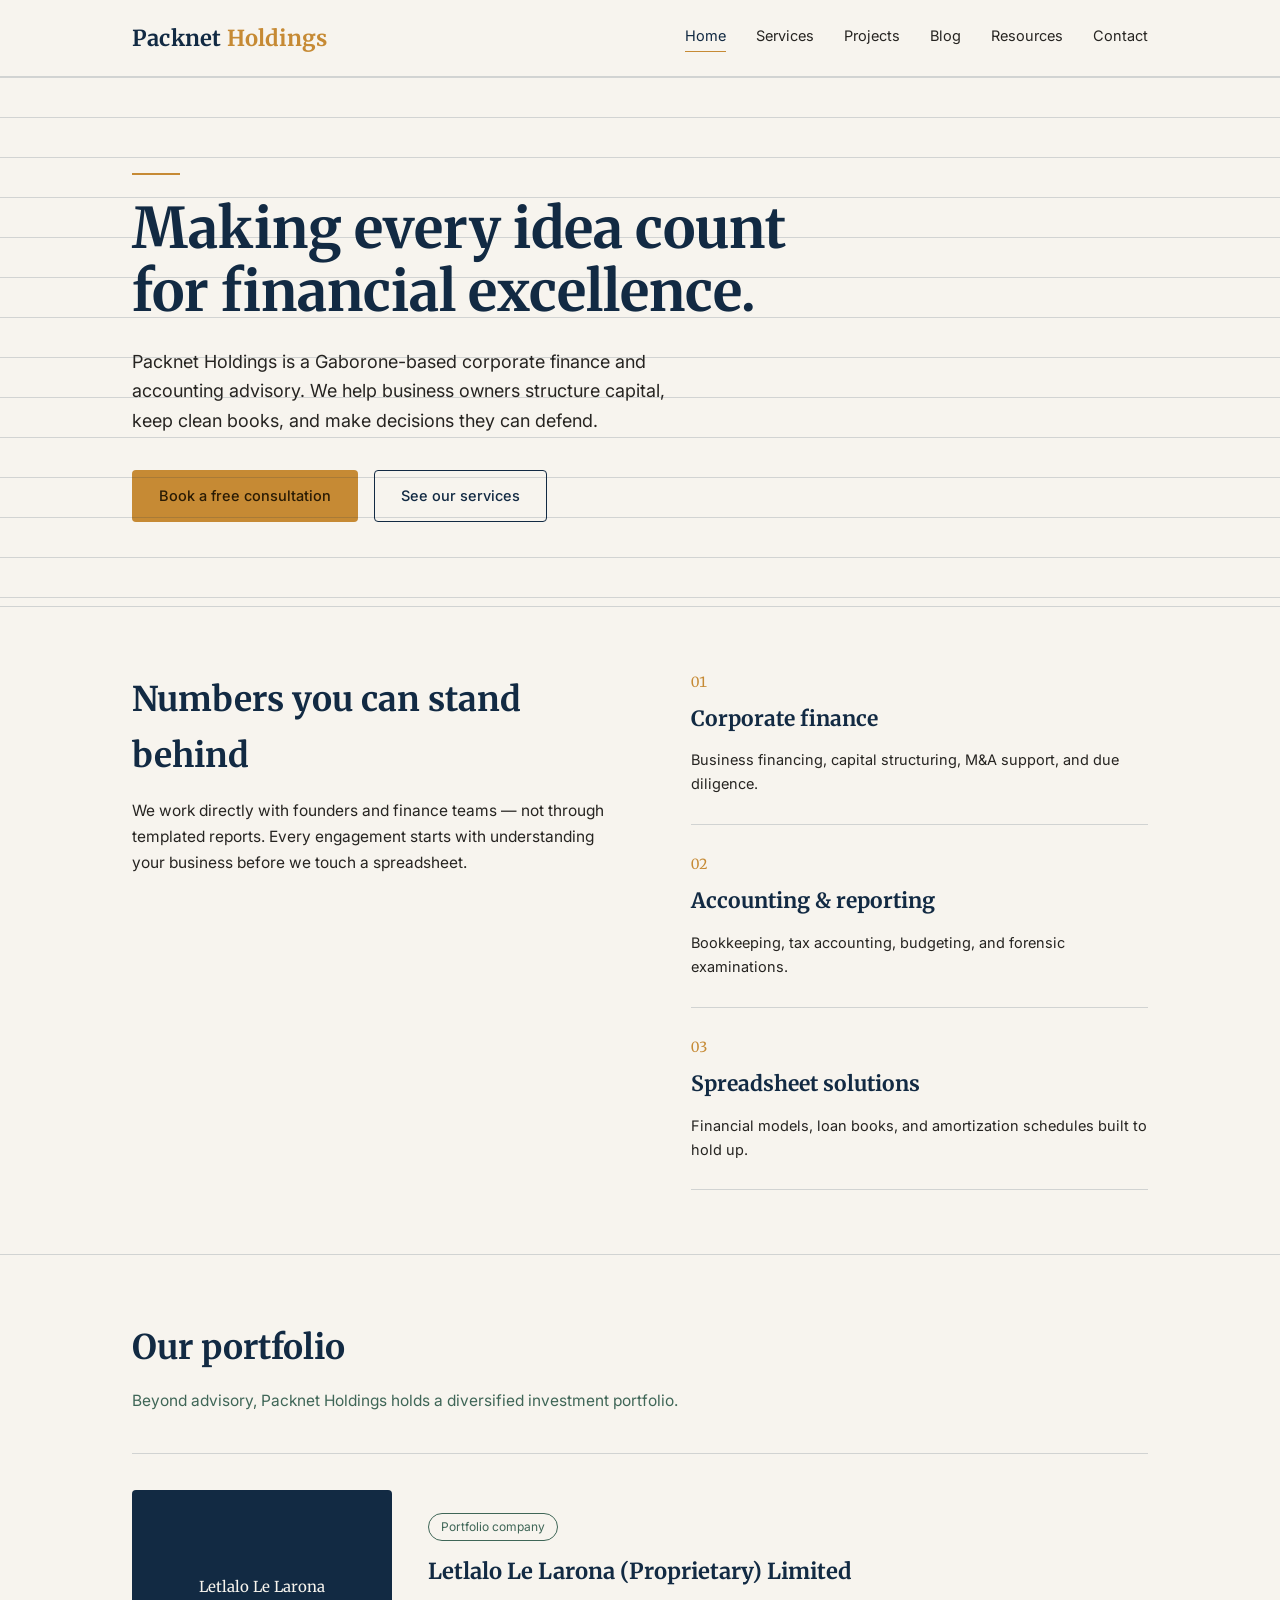
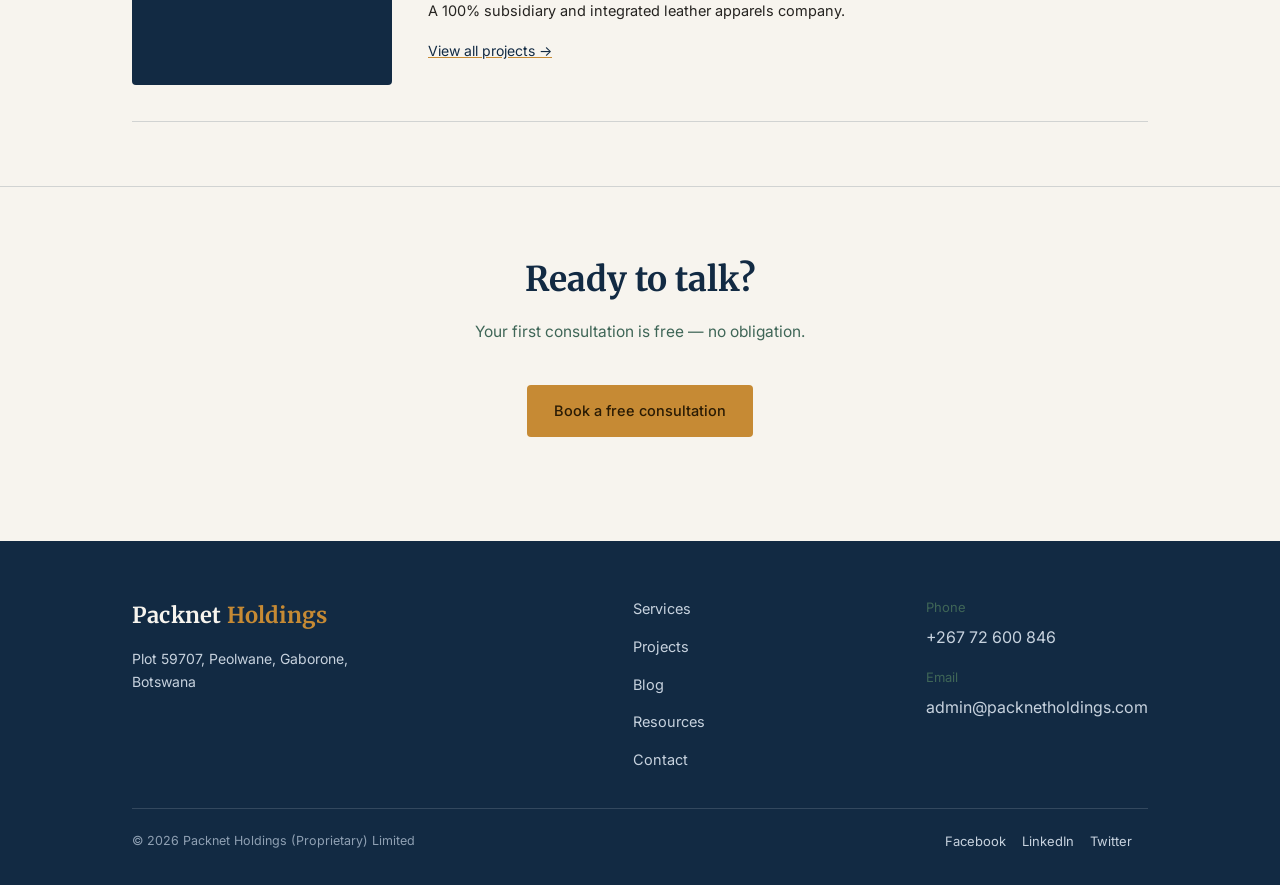
==== index.html @ e183f5b8 "Initial Packnet Holdings site" ====
<!DOCTYPE html>
<html lang="en">
<head>
<meta charset="UTF-8">
<meta name="viewport" content="width=device-width, initial-scale=1.0">
<title>Packnet Holdings (Proprietary) Limited</title>
<meta name="description" content="Corporate finance, accounting and spreadsheet advisory based in Gaborone, Botswana.">
<link rel="stylesheet" href="styles.css">
</head>
<body>

<header class="site">
  <div class="nav-row">
    <a href="index.html" class="logo">Packnet <span>Holdings</span></a>
    <nav class="links">
      <a href="index.html" class="active">Home</a>
      <a href="services.html">Services</a>
      <a href="projects.html">Projects</a>
      <a href="blog.html">Blog</a>
      <a href="resources.html">Resources</a>
      <a href="contact.html">Contact</a>
    </nav>
    <button class="menu-toggle" aria-label="Menu">Menu</button>
  </div>
</header>

<section class="hero ledger-lines">
  <div class="wrap">
    <div class="eyebrow-line"></div>
    <h1>Making every idea count for financial excellence.</h1>
    <p class="lede">Packnet Holdings is a Gaborone-based corporate finance and accounting advisory. We help business owners structure capital, keep clean books, and make decisions they can defend.</p>
    <a href="contact.html" class="btn btn-primary">Book a free consultation</a>
    <a href="services.html" class="btn btn-outline" style="margin-left: 12px;">See our services</a>
  </div>
</section>

<hr class="rule">

<section>
  <div class="wrap split">
    <div>
      <h2 class="section-head">Numbers you can stand behind</h2>
      <p style="color: var(--charcoal); font-size: 15.5px; max-width: 480px;">
        We work directly with founders and finance teams &mdash; not through templated reports.
        Every engagement starts with understanding your business before we touch a spreadsheet.
      </p>
    </div>
    <div>
      <div class="service-block" style="border-top: none; padding-top: 0;">
        <span class="num">01</span>
        <h3>Corporate finance</h3>
        <p style="font-size: 14.5px; margin: 0; color: var(--charcoal);">Business financing, capital structuring, M&amp;A support, and due diligence.</p>
      </div>
      <div class="service-block">
        <span class="num">02</span>
        <h3>Accounting &amp; reporting</h3>
        <p style="font-size: 14.5px; margin: 0; color: var(--charcoal);">Bookkeeping, tax accounting, budgeting, and forensic examinations.</p>
      </div>
      <div class="service-block">
        <span class="num">03</span>
        <h3>Spreadsheet solutions</h3>
        <p style="font-size: 14.5px; margin: 0; color: var(--charcoal);">Financial models, loan books, and amortization schedules built to hold up.</p>
      </div>
    </div>
  </div>
</section>

<hr class="rule">

<section>
  <div class="wrap">
    <h2 class="section-head">Our portfolio</h2>
    <p class="section-sub">Beyond advisory, Packnet Holdings holds a diversified investment portfolio.</p>
    <div class="project">
      <div class="mark">Letlalo Le Larona</div>
      <div>
        <span class="tag">Portfolio company</span>
        <h3>Letlalo Le Larona (Proprietary) Limited</h3>
        <p style="color: var(--charcoal); font-size: 14.5px; margin: 0 0 14px;">A 100% subsidiary and integrated leather apparels company.</p>
        <a href="projects.html" style="font-size: 14px; color: var(--ink); text-decoration: underline; text-decoration-color: var(--gold);">View all projects &rarr;</a>
      </div>
    </div>
  </div>
</section>

<hr class="rule">

<section>
  <div class="wrap" style="text-align: center;">
    <h2 class="section-head">Ready to talk?</h2>
    <p class="section-sub" style="margin-left: auto; margin-right: auto;">Your first consultation is free &mdash; no obligation.</p>
    <a href="contact.html" class="btn btn-primary">Book a free consultation</a>
  </div>
</section>

<footer class="site">
  <div class="wrap">
    <div class="foot-row">
      <div>
        <a href="index.html" class="logo">Packnet <span>Holdings</span></a>
        <p style="max-width: 280px; font-size: 14px; margin-top: 14px;">Plot 59707, Peolwane, Gaborone, Botswana</p>
      </div>
      <nav class="links" style="flex-direction: column; gap: 10px;">
        <a href="services.html">Services</a>
        <a href="projects.html">Projects</a>
        <a href="blog.html">Blog</a>
        <a href="resources.html">Resources</a>
        <a href="contact.html">Contact</a>
      </nav>
      <div>
        <p style="font-size: 13px; color: var(--moss); margin: 0 0 6px;">Phone</p>
        <p style="margin: 0 0 16px;">+267 72 600 846</p>
        <p style="font-size: 13px; color: var(--moss); margin: 0 0 6px;">Email</p>
        <p style="margin: 0;">admin@packnetholdings.com</p>
      </div>
    </div>
    <div class="bottom">
      <span>&copy; 2026 Packnet Holdings (Proprietary) Limited</span>
      <span class="social">
        <a href="https://web.facebook.com/profile.php?id=100093030856734" target="_blank" rel="noopener">Facebook</a><a href="https://www.linkedin.com/in/ephraim-musarurwa-37020131/" target="_blank" rel="noopener">LinkedIn</a><a href="https://twitter.com/Ephmusa" target="_blank" rel="noopener">Twitter</a>
      </span>
    </div>
  </div>
</footer>

<script src="app.js"></script>
</body>
</html>
---- styles.css ----
@import url('https://fonts.googleapis.com/css2?family=Merriweather:wght@400;700;900&family=Inter:wght@400;500;600&display=swap');

:root {
  --ink: #122A43;
  --gold: #C68A34;
  --paper: #F7F4EE;
  --charcoal: #262421;
  --moss: #3F6657;
  --rule: rgba(18, 42, 67, 0.16);
  --serif: 'Merriweather', serif;
  --sans: 'Inter', sans-serif;
}

* { box-sizing: border-box; }

html { scroll-behavior: smooth; }

body {
  margin: 0;
  background: var(--paper);
  color: var(--charcoal);
  font-family: var(--sans);
  font-size: 16px;
  line-height: 1.65;
}

a { color: inherit; }

img { max-width: 100%; display: block; }

.wrap {
  max-width: 1080px;
  margin: 0 auto;
  padding: 0 32px;
}

/* Header */
header.site {
  position: sticky;
  top: 0;
  background: var(--paper);
  border-bottom: 1px solid var(--rule);
  z-index: 20;
}

.nav-row {
  display: flex;
  align-items: center;
  justify-content: space-between;
  padding: 20px 32px;
  max-width: 1080px;
  margin: 0 auto;
}

.logo {
  font-family: var(--serif);
  font-size: 22px;
  font-weight: 700;
  color: var(--ink);
  text-decoration: none;
  letter-spacing: 0.2px;
}
.logo span { color: var(--gold); }

nav.links {
  display: flex;
  gap: 30px;
  font-size: 14.5px;
}
nav.links a {
  text-decoration: none;
  color: var(--charcoal);
  padding-bottom: 3px;
  border-bottom: 1px solid transparent;
}
nav.links a:hover, nav.links a.active {
  border-bottom: 1px solid var(--gold);
  color: var(--ink);
}

.menu-toggle {
  display: none;
  background: none;
  border: 1px solid var(--rule);
  border-radius: 6px;
  padding: 8px 10px;
  font-size: 14px;
  cursor: pointer;
  color: var(--ink);
}

/* Ledger rule motif */
.ledger-lines {
  position: relative;
  overflow: hidden;
}
.ledger-lines::before {
  content: "";
  position: absolute;
  inset: 0;
  background-image: repeating-linear-gradient(
    to bottom,
    var(--rule) 0px,
    var(--rule) 1px,
    transparent 1px,
    transparent 40px
  );
  pointer-events: none;
}

/* Hero */
.hero {
  padding: 96px 0 84px;
}
.hero .eyebrow-line {
  width: 48px;
  height: 2px;
  background: var(--gold);
  margin-bottom: 22px;
}
.hero h1 {
  font-family: var(--serif);
  font-weight: 700;
  font-size: clamp(34px, 5vw, 56px);
  line-height: 1.12;
  color: var(--ink);
  max-width: 720px;
  margin: 0 0 24px;
}
.hero p.lede {
  font-size: 18px;
  max-width: 540px;
  color: var(--charcoal);
  margin: 0 0 34px;
}

.btn {
  display: inline-block;
  font-family: var(--sans);
  font-weight: 500;
  font-size: 14.5px;
  text-decoration: none;
  padding: 13px 26px;
  border-radius: 4px;
  cursor: pointer;
  border: 1px solid transparent;
}
.btn-primary {
  background: var(--gold);
  color: #2A1B04;
}
.btn-primary:hover { background: #b57b2b; }
.btn-outline {
  background: transparent;
  border: 1px solid var(--ink);
  color: var(--ink);
}
.btn-outline:hover { background: var(--ink); color: var(--paper); }

/* Section basics */
section { padding: 64px 0; }
.section-tight { padding: 40px 0; }
h2.section-head {
  font-family: var(--serif);
  font-weight: 700;
  font-size: clamp(26px, 3.4vw, 34px);
  color: var(--ink);
  margin: 0 0 12px;
}
p.section-sub {
  color: var(--moss);
  font-size: 15.5px;
  margin: 0 0 40px;
  max-width: 560px;
}

.rule {
  border: none;
  border-top: 1px solid var(--rule);
  margin: 0;
}

/* Two column split */
.split {
  display: grid;
  grid-template-columns: 1.1fr 1fr;
  gap: 56px;
  align-items: start;
}

/* Service ledger block */
.service-block {
  padding: 28px 0;
  border-top: 1px solid var(--rule);
}
.service-block:last-child { border-bottom: 1px solid var(--rule); }
.service-block .num {
  font-family: var(--serif);
  color: var(--gold);
  font-size: 14px;
  font-variant-numeric: tabular-nums;
  display: block;
  margin-bottom: 8px;
}
.service-block h3 {
  font-family: var(--serif);
  font-weight: 700;
  font-size: 21px;
  color: var(--ink);
  margin: 0 0 12px;
}
.service-block ul {
  margin: 0;
  padding: 0;
  list-style: none;
  columns: 2;
  column-gap: 40px;
}
.service-block li {
  font-size: 14.5px;
  padding: 5px 0;
  border-bottom: 1px dotted var(--rule);
  break-inside: avoid;
}

/* Cards used sparingly (blog, resources) */
.item-row {
  display: flex;
  justify-content: space-between;
  align-items: flex-start;
  gap: 20px;
  padding: 24px 0;
  border-top: 1px solid var(--rule);
}
.item-row:last-child { border-bottom: 1px solid var(--rule); }
.item-row h3 {
  font-family: var(--serif);
  font-weight: 700;
  font-size: 19px;
  margin: 0 0 6px;
  color: var(--ink);
}
.item-row p { margin: 0; font-size: 14px; color: var(--charcoal); }
.item-row .meta { font-size: 12.5px; color: var(--moss); margin-top: 8px; }
.item-row .action {
  flex-shrink: 0;
  font-size: 13.5px;
  color: var(--ink);
  border: 1px solid var(--rule);
  padding: 8px 16px;
  border-radius: 4px;
  text-decoration: none;
  white-space: nowrap;
}
.item-row .action:hover { border-color: var(--gold); color: var(--gold); }

/* Project entry */
.project {
  display: grid;
  grid-template-columns: 260px 1fr;
  gap: 36px;
  padding: 36px 0;
  border-top: 1px solid var(--rule);
  align-items: center;
}
.project:last-child { border-bottom: 1px solid var(--rule); }
.project .mark {
  background: var(--ink);
  color: var(--paper);
  aspect-ratio: 4/3;
  display: flex;
  align-items: center;
  justify-content: center;
  font-family: var(--serif);
  font-size: 15px;
  text-align: center;
  padding: 16px;
  border-radius: 4px;
}
.project h3 {
  font-family: var(--serif);
  font-weight: 700;
  font-size: 22px;
  color: var(--ink);
  margin: 0 0 10px;
}
.project .tag {
  display: inline-block;
  font-size: 12px;
  color: var(--moss);
  border: 1px solid var(--moss);
  border-radius: 20px;
  padding: 3px 12px;
  margin-bottom: 12px;
}

/* Contact form */
.form-panel {
  background: var(--ink);
  color: var(--paper);
  padding: 48px;
  border-radius: 6px;
}
.form-panel h2 {
  font-family: var(--serif);
  font-weight: 700;
  font-size: 28px;
  margin: 0 0 8px;
}
.form-panel p { color: #C7D2DE; margin: 0 0 28px; font-size: 14.5px; }
.form-panel label {
  display: block;
  font-size: 13px;
  margin-bottom: 6px;
  color: #C7D2DE;
}
.form-panel input, .form-panel textarea {
  width: 100%;
  background: rgba(255,255,255,0.06);
  border: 1px solid rgba(255,255,255,0.2);
  border-radius: 4px;
  color: var(--paper);
  padding: 12px 14px;
  font-family: var(--sans);
  font-size: 14.5px;
  margin-bottom: 18px;
}
.form-panel input::placeholder, .form-panel textarea::placeholder { color: #8FA0B3; }

.contact-details { padding-top: 8px; }
.contact-details .row { display: flex; gap: 14px; padding: 14px 0; border-top: 1px solid var(--rule); }
.contact-details .row:last-child { border-bottom: 1px solid var(--rule); }
.contact-details .label { font-size: 12.5px; color: var(--moss); width: 90px; flex-shrink: 0; padding-top: 2px; }
.contact-details .value { font-size: 15px; color: var(--ink); }

/* Footer */
footer.site {
  background: var(--ink);
  color: #C7D2DE;
  padding: 56px 0 32px;
  margin-top: 40px;
}
footer.site .foot-row {
  display: flex;
  justify-content: space-between;
  gap: 40px;
  flex-wrap: wrap;
  padding-bottom: 32px;
  border-bottom: 1px solid rgba(255,255,255,0.14);
}
footer.site .logo { color: var(--paper); }
footer.site .logo span { color: var(--gold); }
footer.site nav.links a { color: #C7D2DE; }
footer.site nav.links a:hover { color: var(--gold); border-color: var(--gold); }
footer.site .bottom {
  display: flex;
  justify-content: space-between;
  padding-top: 22px;
  font-size: 12.5px;
  color: #8FA0B3;
  flex-wrap: wrap;
  gap: 10px;
}
footer.site .social a {
  color: #C7D2DE;
  text-decoration: none;
  margin-right: 16px;
  font-size: 13px;
}
footer.site .social a:hover { color: var(--gold); }

/* Responsive */
@media (max-width: 780px) {
  nav.links { display: none; }
  .menu-toggle { display: inline-block; }
  .split { grid-template-columns: 1fr; }
  .service-block ul { columns: 1; }
  .project { grid-template-columns: 1fr; }
  .project .mark { aspect-ratio: 16/9; }
  .form-panel { padding: 30px; }
  footer.site .foot-row { flex-direction: column; }
}

@media (prefers-reduced-motion: reduce) {
  html { scroll-behavior: auto; }
}

:focus-visible {
  outline: 2px solid var(--gold);
  outline-offset: 2px;
}
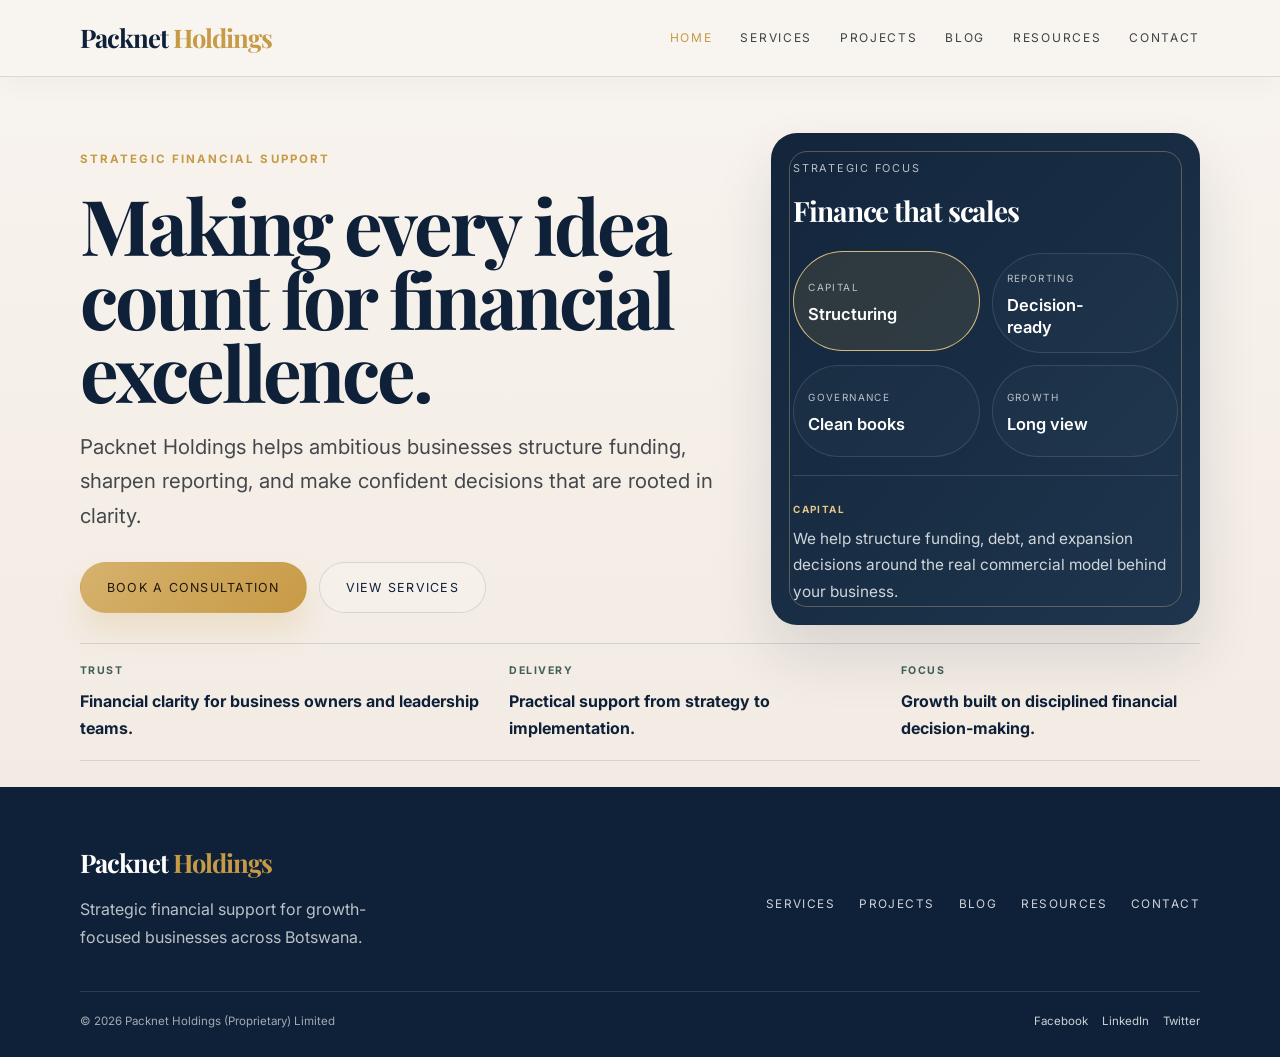
==== commit b122a592: "Rename index-option3.html to index.html and Make Option 3 the live homepage" ====
--- a/index.html
+++ b/index.html
@@ -1,128 +1,1213 @@
-<!DOCTYPE html>
-<html lang="en">
-<head>
-<meta charset="UTF-8">
-<meta name="viewport" content="width=device-width, initial-scale=1.0">
-<title>Packnet Holdings (Proprietary) Limited</title>
-<meta name="description" content="Corporate finance, accounting and spreadsheet advisory based in Gaborone, Botswana.">
-<link rel="stylesheet" href="styles.css">
-</head>
-<body>
-
-<header class="site">
-  <div class="nav-row">
-    <a href="index.html" class="logo">Packnet <span>Holdings</span></a>
-    <nav class="links">
-      <a href="index.html" class="active">Home</a>
-      <a href="services.html">Services</a>
-      <a href="projects.html">Projects</a>
-      <a href="blog.html">Blog</a>
-      <a href="resources.html">Resources</a>
-      <a href="contact.html">Contact</a>
-    </nav>
-    <button class="menu-toggle" aria-label="Menu">Menu</button>
-  </div>
-</header>
-
-<section class="hero ledger-lines">
-  <div class="wrap">
-    <div class="eyebrow-line"></div>
-    <h1>Making every idea count for financial excellence.</h1>
-    <p class="lede">Packnet Holdings is a Gaborone-based corporate finance and accounting advisory. We help business owners structure capital, keep clean books, and make decisions they can defend.</p>
-    <a href="contact.html" class="btn btn-primary">Book a free consultation</a>
-    <a href="services.html" class="btn btn-outline" style="margin-left: 12px;">See our services</a>
-  </div>
-</section>
-
-<hr class="rule">
-
-<section>
-  <div class="wrap split">
-    <div>
-      <h2 class="section-head">Numbers you can stand behind</h2>
-      <p style="color: var(--charcoal); font-size: 15.5px; max-width: 480px;">
-        We work directly with founders and finance teams &mdash; not through templated reports.
-        Every engagement starts with understanding your business before we touch a spreadsheet.
-      </p>
-    </div>
-    <div>
-      <div class="service-block" style="border-top: none; padding-top: 0;">
-        <span class="num">01</span>
-        <h3>Corporate finance</h3>
-        <p style="font-size: 14.5px; margin: 0; color: var(--charcoal);">Business financing, capital structuring, M&amp;A support, and due diligence.</p>
-      </div>
-      <div class="service-block">
-        <span class="num">02</span>
-        <h3>Accounting &amp; reporting</h3>
-        <p style="font-size: 14.5px; margin: 0; color: var(--charcoal);">Bookkeeping, tax accounting, budgeting, and forensic examinations.</p>
-      </div>
-      <div class="service-block">
-        <span class="num">03</span>
-        <h3>Spreadsheet solutions</h3>
-        <p style="font-size: 14.5px; margin: 0; color: var(--charcoal);">Financial models, loan books, and amortization schedules built to hold up.</p>
-      </div>
-    </div>
-  </div>
-</section>
-
-<hr class="rule">
-
-<section>
-  <div class="wrap">
-    <h2 class="section-head">Our portfolio</h2>
-    <p class="section-sub">Beyond advisory, Packnet Holdings holds a diversified investment portfolio.</p>
-    <div class="project">
-      <div class="mark">Letlalo Le Larona</div>
-      <div>
-        <span class="tag">Portfolio company</span>
-        <h3>Letlalo Le Larona (Proprietary) Limited</h3>
-        <p style="color: var(--charcoal); font-size: 14.5px; margin: 0 0 14px;">A 100% subsidiary and integrated leather apparels company.</p>
-        <a href="projects.html" style="font-size: 14px; color: var(--ink); text-decoration: underline; text-decoration-color: var(--gold);">View all projects &rarr;</a>
-      </div>
-    </div>
-  </div>
-</section>
-
-<hr class="rule">
-
-<section>
-  <div class="wrap" style="text-align: center;">
-    <h2 class="section-head">Ready to talk?</h2>
-    <p class="section-sub" style="margin-left: auto; margin-right: auto;">Your first consultation is free &mdash; no obligation.</p>
-    <a href="contact.html" class="btn btn-primary">Book a free consultation</a>
-  </div>
-</section>
-
-<footer class="site">
-  <div class="wrap">
-    <div class="foot-row">
-      <div>
-        <a href="index.html" class="logo">Packnet <span>Holdings</span></a>
-        <p style="max-width: 280px; font-size: 14px; margin-top: 14px;">Plot 59707, Peolwane, Gaborone, Botswana</p>
-      </div>
-      <nav class="links" style="flex-direction: column; gap: 10px;">
-        <a href="services.html">Services</a>
-        <a href="projects.html">Projects</a>
-        <a href="blog.html">Blog</a>
-        <a href="resources.html">Resources</a>
-        <a href="contact.html">Contact</a>
-      </nav>
-      <div>
-        <p style="font-size: 13px; color: var(--moss); margin: 0 0 6px;">Phone</p>
-        <p style="margin: 0 0 16px;">+267 72 600 846</p>
-        <p style="font-size: 13px; color: var(--moss); margin: 0 0 6px;">Email</p>
-        <p style="margin: 0;">admin@packnetholdings.com</p>
-      </div>
-    </div>
-    <div class="bottom">
-      <span>&copy; 2026 Packnet Holdings (Proprietary) Limited</span>
-      <span class="social">
-        <a href="https://web.facebook.com/profile.php?id=100093030856734" target="_blank" rel="noopener">Facebook</a><a href="https://www.linkedin.com/in/ephraim-musarurwa-37020131/" target="_blank" rel="noopener">LinkedIn</a><a href="https://twitter.com/Ephmusa" target="_blank" rel="noopener">Twitter</a>
-      </span>
-    </div>
-  </div>
-</footer>
-
-<script src="app.js"></script>
-</body>
-</html>
+<!DOCTYPE html>
+<html lang="en">
+<head>
+  <meta charset="UTF-8">
+  <meta name="viewport" content="width=device-width, initial-scale=1.0">
+  <title>Packnet Holdings (Proprietary) Limited | Option 3</title>
+  <meta name="description" content="Packnet Holdings delivers finance, accounting, spreadsheet, and office administration support for growing businesses." />
+  <style>
+    @import url('https://fonts.googleapis.com/css2?family=Playfair+Display:wght@600;700;800&family=Inter:wght@400;500;600;700;800&display=swap');
+
+    :root {
+      --navy: #0e2138;
+      --navy-2: #152e47;
+      --gold: #c79a45;
+      --gold-soft: #e7c786;
+      --paper: #f5f0e8;
+      --paper-2: #efe8df;
+      --ink: #1d2329;
+      --muted: #586771;
+      --green: #415f58;
+      --white: #ffffff;
+      --line: rgba(14, 33, 56, 0.13);
+      --shadow: rgba(18, 38, 57, 0.12);
+    }
+
+    * { box-sizing: border-box; }
+    html { scroll-behavior: smooth; }
+    body {
+      margin: 0;
+      font-family: 'Inter', sans-serif;
+      background: linear-gradient(180deg, #f8f4ef 0%, #f1e8df 100%);
+      color: var(--ink);
+      line-height: 1.7;
+      overflow-x: hidden;
+    }
+    a { color: inherit; text-decoration: none; }
+    img { max-width: 100%; display: block; }
+    button, input, textarea { font: inherit; }
+
+    .wrap {
+      width: min(1120px, calc(100% - 32px));
+      margin: 0 auto;
+    }
+
+    .top-bar {
+      position: sticky;
+      top: 0;
+      z-index: 50;
+      background: rgba(248, 244, 239, 0.82);
+      backdrop-filter: blur(12px);
+      border-bottom: 1px solid var(--line);
+      box-shadow: 0 8px 24px rgba(14, 33, 56, 0.03);
+    }
+
+    .nav {
+      display: flex;
+      align-items: center;
+      justify-content: space-between;
+      min-height: 76px;
+      gap: 20px;
+    }
+
+    .brand {
+      font-family: 'Playfair Display', serif;
+      font-size: clamp(1.45rem, 2vw, 2rem);
+      letter-spacing: -0.04em;
+      color: var(--navy);
+      font-weight: 700;
+    }
+    .brand span { color: var(--gold); }
+
+    .nav-links {
+      display: flex;
+      align-items: center;
+      gap: 28px;
+      flex-wrap: wrap;
+    }
+    .nav-links a {
+      font-size: 0.75rem;
+      text-transform: uppercase;
+      letter-spacing: 0.14em;
+      color: var(--ink);
+      opacity: 0.85;
+      transition: color 0.2s ease, opacity 0.2s ease;
+    }
+    .nav-links a:hover, .nav-links a.active {
+      color: var(--gold);
+      opacity: 1;
+    }
+
+    .menu-button {
+      display: none;
+      background: transparent;
+      border: 1px solid var(--line);
+      border-radius: 999px;
+      padding: 8px 12px;
+      cursor: pointer;
+      color: var(--navy);
+      font-size: 0.75rem;
+      letter-spacing: 0.1em;
+      text-transform: uppercase;
+    }
+
+    .page {
+      display: none;
+      padding: 76px 0 80px;
+    }
+    .page.active {
+      display: block;
+    }
+
+    .hero {
+      padding-top: 56px;
+      padding-bottom: 26px;
+    }
+    .hero-grid {
+      display: grid;
+      grid-template-columns: 1.2fr 0.8fr;
+      gap: 48px;
+      align-items: center;
+    }
+
+    .eyebrow {
+      display: inline-block;
+      font-size: 0.72rem;
+      letter-spacing: 0.18em;
+      text-transform: uppercase;
+      color: var(--gold);
+      margin-bottom: 18px;
+      font-weight: 700;
+    }
+
+    h1, h2, h3, h4 {
+      margin: 0;
+      font-family: 'Playfair Display', serif;
+      letter-spacing: -0.04em;
+      color: var(--navy);
+    }
+
+    .hero h1 {
+      font-size: clamp(3rem, 6vw, 5.4rem);
+      line-height: 0.96;
+      margin-bottom: 20px;
+      max-width: 720px;
+    }
+    .hero-copy p {
+      max-width: 640px;
+      font-size: clamp(1.08rem, 1.6vw, 1.45rem);
+      color: rgba(29, 35, 41, 0.82);
+      margin-bottom: 28px;
+    }
+
+    .cta-row {
+      display: flex;
+      flex-wrap: wrap;
+      gap: 12px;
+      margin-top: 10px;
+    }
+
+    .btn {
+      display: inline-flex;
+      align-items: center;
+      justify-content: center;
+      border-radius: 999px;
+      padding: 14px 26px;
+      border: 1px solid var(--line);
+      font-size: 0.78rem;
+      letter-spacing: 0.1em;
+      text-transform: uppercase;
+      transition: transform 0.2s ease, box-shadow 0.2s ease, background 0.2s ease;
+      cursor: pointer;
+    }
+    .btn:hover { transform: translateY(-2px); }
+    .btn-primary {
+      background: linear-gradient(135deg, #d6b26e 0%, var(--gold) 100%);
+      color: #20170d;
+      border-color: transparent;
+      box-shadow: 0 18px 28px rgba(199, 154, 69, 0.18);
+    }
+    .btn-ghost {
+      background: rgba(255,255,255,0.2);
+      color: var(--navy);
+    }
+
+    .info-box {
+      position: relative;
+      background: linear-gradient(135deg, rgba(14, 33, 56, 0.98), rgba(21, 46, 71, 0.96));
+      border-radius: 26px;
+      padding: 26px 22px 20px;
+      min-height: 360px;
+      box-shadow: 0 30px 60px rgba(17, 34, 51, 0.12);
+      overflow: hidden;
+    }
+    .info-box::before {
+      content: "";
+      position: absolute;
+      inset: 18px;
+      border: 1px solid rgba(231, 199, 134, 0.32);
+      border-radius: 18px;
+      pointer-events: none;
+    }
+
+    .info-header {
+      position: relative;
+      z-index: 1;
+      display: flex;
+      flex-direction: column;
+      gap: 10px;
+      color: rgba(255,255,255,0.7);
+      font-size: 0.68rem;
+      letter-spacing: 0.16em;
+      text-transform: uppercase;
+      margin-bottom: 16px;
+    }
+    .info-header strong {
+      font-size: 1.75rem;
+      letter-spacing: -0.04em;
+      text-transform: none;
+      color: white;
+      font-family: 'Playfair Display', serif;
+    }
+
+    .bubble-grid {
+      position: relative;
+      z-index: 1;
+      display: grid;
+      grid-template-columns: repeat(2, minmax(0, 1fr));
+      gap: 12px;
+      margin-top: 18px;
+    }
+
+    .bubble {
+      appearance: none;
+      cursor: pointer;
+      text-align: left;
+      border-radius: 999px;
+      border: 1px solid rgba(255,255,255,0.12);
+      background: rgba(255,255,255,0.02);
+      width: 100%;
+      min-height: 92px;
+      padding: 16px 14px 14px;
+      color: white;
+      transition: transform 0.2s ease, background 0.2s ease, border-color 0.2s ease;
+    }
+    .bubble:hover, .bubble:focus-visible, .bubble.active {
+      background: rgba(199, 154, 69, 0.14);
+      border-color: rgba(231, 199, 134, 0.9);
+      transform: translateY(-2px);
+      outline: none;
+    }
+    .bubble span {
+      display: block;
+      font-size: 0.62rem;
+      letter-spacing: 0.14em;
+      text-transform: uppercase;
+      color: rgba(255,255,255,0.7);
+      margin-bottom: 7px;
+    }
+    .bubble strong {
+      display: block;
+      font-size: 1.03rem;
+      line-height: 1.35;
+      max-width: 120px;
+      font-weight: 600;
+    }
+
+    .bubble-detail {
+      position: relative;
+      z-index: 1;
+      border-top: 1px solid rgba(255,255,255,0.14);
+      margin-top: 18px;
+      padding-top: 18px;
+    }
+    .bubble-detail .label {
+      display: inline-block;
+      font-size: 0.62rem;
+      letter-spacing: 0.14em;
+      text-transform: uppercase;
+      color: var(--gold-soft);
+      margin-bottom: 8px;
+      font-weight: 700;
+    }
+    .bubble-detail p {
+      margin: 0;
+      color: rgba(255,255,255,0.8);
+      font-size: 0.96rem;
+    }
+
+    .trust-bar {
+      margin-top: 18px;
+      border-top: 1px solid var(--line);
+      border-bottom: 1px solid var(--line);
+      padding: 18px 0;
+      display: grid;
+      grid-template-columns: 1.1fr 1fr 0.8fr;
+      gap: 18px;
+    }
+    .trust-bar .item span {
+      display: block;
+      font-size: 0.66rem;
+      letter-spacing: 0.14em;
+      text-transform: uppercase;
+      color: var(--green);
+      margin-bottom: 8px;
+      font-weight: 700;
+    }
+    .trust-bar strong { color: var(--navy); }
+
+    .section-head {
+      margin-bottom: 26px;
+    }
+    .section-head h2 {
+      font-size: clamp(2.2rem, 4vw, 3.4rem);
+      margin-bottom: 12px;
+    }
+    .section-head p {
+      max-width: 620px;
+      margin: 0;
+      font-size: 1.02rem;
+      color: var(--muted);
+    }
+
+    .value-grid {
+      display: grid;
+      grid-template-columns: repeat(3, minmax(0, 1fr));
+      gap: 22px;
+      margin-top: 20px;
+    }
+    .value-card {
+      background: rgba(255,255,255,0.36);
+      border: 1px solid var(--line);
+      border-radius: 22px;
+      padding: 28px 22px;
+      box-shadow: 0 18px 36px rgba(14, 33, 56, 0.04);
+    }
+    .value-card .num {
+      display: inline-block;
+      font-size: 0.68rem;
+      letter-spacing: 0.16em;
+      text-transform: uppercase;
+      color: var(--gold);
+      font-weight: 700;
+      margin-bottom: 14px;
+    }
+    .value-card h3 {
+      font-size: clamp(1.7rem, 2vw, 2.2rem);
+      margin-bottom: 10px;
+    }
+    .value-card p {
+      margin: 0;
+      color: var(--muted);
+    }
+
+    .service-wrap {
+      max-width: 700px;
+      margin: 0 auto;
+    }
+    .service-block {
+      margin-bottom: 18px;
+    }
+    .service-trigger {
+      width: 100%;
+      display: flex;
+      justify-content: space-between;
+      align-items: center;
+      gap: 20px;
+      background: rgba(255,255,255,0.38);
+      border: 1px solid var(--line);
+      padding: 18px 18px;
+      border-radius: 12px;
+      cursor: pointer;
+      text-align: left;
+      color: var(--navy);
+      text-transform: uppercase;
+      letter-spacing: 0.11em;
+      font-size: 0.74rem;
+      font-weight: 700;
+      transition: background 0.2s ease;
+    }
+    .service-trigger:hover, .service-trigger.is-open {
+      background: rgba(199, 154, 69, 0.12);
+    }
+    .service-indicator {
+      font-size: 1.8rem;
+      line-height: 1;
+      color: var(--gold);
+      transition: transform 0.2s ease;
+    }
+    .service-trigger.is-open .service-indicator {
+      transform: rotate(45deg);
+    }
+    .service-panel {
+      padding: 16px 8px 0;
+    }
+    .service-panel ul {
+      list-style: none;
+      margin: 0;
+      padding: 0;
+      display: flex;
+      flex-direction: column;
+      gap: 6px;
+      text-align: center;
+      color: var(--ink);
+      font-size: 0.97rem;
+    }
+
+    .portfolio-grid {
+      display: grid;
+      grid-template-columns: repeat(2, minmax(0, 1fr));
+      gap: 22px;
+      margin-top: 24px;
+    }
+    .portfolio-card {
+      position: relative;
+      width: 100%;
+      min-height: 300px;
+      padding: 24px;
+      border: 1px solid rgba(14, 33, 56, 0.12);
+      border-radius: 24px;
+      background: linear-gradient(135deg, #122d46 0%, #203d53 100%);
+      box-shadow: 0 20px 40px rgba(17, 34, 51, 0.07);
+      color: var(--white);
+      overflow: hidden;
+      cursor: pointer;
+      text-align: left;
+      transition: transform 0.25s ease, box-shadow 0.25s ease;
+    }
+    .portfolio-card:hover { transform: translateY(-6px); box-shadow: 0 28px 52px rgba(17, 34, 51, 0.12); }
+    .portfolio-card.alt { background: linear-gradient(135deg, #485f54 0%, #2d413e 100%); }
+    .portfolio-card.gold { background: linear-gradient(135deg, #c79a45 0%, #996e2e 100%); color: #20170d; }
+    .portfolio-card.dark { background: linear-gradient(135deg, #1d303d 0%, #0d1d29 100%); }
+
+    .portfolio-card .tag {
+      display: inline-block;
+      width: fit-content;
+      padding: 7px 12px;
+      border-radius: 999px;
+      border: 1px solid rgba(255,255,255,0.5);
+      background: rgba(255,255,255,0.06);
+      font-size: 0.65rem;
+      letter-spacing: 0.14em;
+      text-transform: uppercase;
+      margin-bottom: 18px;
+    }
+    .portfolio-card.gold .tag { border-color: rgba(32, 22, 12, 0.18); }
+
+    .portfolio-card h3 {
+      font-size: clamp(2rem, 3vw, 3rem);
+      line-height: 0.96;
+      max-width: 180px;
+      margin: 0;
+    }
+    .portfolio-card .overlay {
+      position: absolute;
+      inset: 0;
+      background: rgba(8, 16, 22, 0.7);
+      display: flex;
+      flex-direction: column;
+      justify-content: end;
+      gap: 10px;
+      padding: 24px;
+      opacity: 0;
+      transform: translateY(12px);
+      transition: opacity 0.2s ease, transform 0.2s ease;
+    }
+    .portfolio-card:hover .overlay, .portfolio-card:focus-visible .overlay {
+      opacity: 1;
+      transform: translateY(0);
+    }
+    .portfolio-card .overlay small {
+      font-size: 0.66rem;
+      letter-spacing: 0.16em;
+      text-transform: uppercase;
+      color: rgba(255,255,255,0.8);
+    }
+    .portfolio-card .overlay h4 {
+      font-size: clamp(1.5rem, 2vw, 2.1rem);
+      color: white;
+      line-height: 1.1;
+    }
+    .portfolio-card .overlay p {
+      margin: 0;
+      color: rgba(255,255,255,0.8);
+      font-size: 0.92rem;
+    }
+    .portfolio-card .overlay span {
+      margin-top: 8px;
+      color: var(--gold-soft);
+      font-size: 0.72rem;
+      letter-spacing: 0.12em;
+      text-transform: uppercase;
+      font-weight: 700;
+    }
+
+    .modal {
+      position: fixed;
+      inset: 0;
+      display: none;
+      align-items: center;
+      justify-content: center;
+      padding: 24px;
+      background: rgba(10, 18, 27, 0.6);
+      backdrop-filter: blur(8px);
+      z-index: 100;
+    }
+    .modal.open { display: flex; }
+    .modal-card {
+      position: relative;
+      width: min(560px, 100%);
+      border-radius: 24px;
+      background: linear-gradient(180deg, #fbf8f3 0%, #f4efe9 100%);
+      border: 1px solid rgba(14, 33, 56, 0.12);
+      box-shadow: 0 20px 60px rgba(14, 33, 56, 0.18);
+      padding: 28px 24px 22px;
+    }
+    .modal-close {
+      position: absolute;
+      top: 12px;
+      right: 14px;
+      width: 38px;
+      height: 38px;
+      border: none;
+      border-radius: 50%;
+      background: rgba(14, 33, 56, 0.06);
+      color: var(--navy);
+      font-size: 1.6rem;
+      cursor: pointer;
+    }
+    .modal-card .tag {
+      display: inline-block;
+      margin-bottom: 12px;
+      font-size: 0.66rem;
+      letter-spacing: 0.16em;
+      text-transform: uppercase;
+      color: var(--green);
+      font-weight: 700;
+    }
+    .modal-card h3 {
+      font-size: clamp(2rem, 3vw, 2.8rem);
+      margin-bottom: 14px;
+    }
+    .modal-card p {
+      margin: 0 0 16px;
+      color: var(--muted);
+    }
+
+    .contact-layout {
+      display: grid;
+      grid-template-columns: 1.1fr 0.9fr;
+      gap: 28px;
+      align-items: start;
+    }
+    .contact-form-card {
+      background: var(--navy);
+      border-radius: 18px;
+      padding: 32px;
+      color: var(--white);
+      box-shadow: 0 24px 48px rgba(14, 33, 56, 0.08);
+    }
+    .contact-form-card h2 { color: white; font-size: clamp(2rem, 3vw, 2.8rem); margin-bottom: 8px; }
+    .contact-form-card p { margin: 0 0 18px; color: rgba(255,255,255,0.72); }
+    .contact-form-card label {
+      display: block;
+      color: rgba(255,255,255,0.86);
+      font-size: 0.72rem;
+      letter-spacing: 0.12em;
+      text-transform: uppercase;
+      margin-bottom: 8px;
+    }
+    .contact-form-card input, .contact-form-card textarea {
+      width: 100%;
+      background: rgba(255,255,255,0.04);
+      border: 1px solid rgba(255,255,255,0.18);
+      border-radius: 10px;
+      padding: 12px 14px;
+      color: white;
+      margin-bottom: 16px;
+    }
+    .contact-form-card input::placeholder, .contact-form-card textarea::placeholder { color: rgba(255,255,255,0.42); }
+    .form-feedback {
+      display: none;
+      font-size: 0.82rem;
+      margin: 0 0 14px;
+    }
+    .form-feedback.error { color: #f7b7a6; }
+    .form-feedback.success { color: #a8e6b7; }
+
+    .contact-details {
+      padding-top: 10px;
+    }
+    .contact-details .row {
+      display: flex;
+      gap: 16px;
+      padding: 16px 0;
+      border-top: 1px solid var(--line);
+    }
+    .contact-details .row:last-child { border-bottom: 1px solid var(--line); }
+    .contact-details .label {
+      width: 100px;
+      flex-shrink: 0;
+      font-size: 0.68rem;
+      letter-spacing: 0.14em;
+      text-transform: uppercase;
+      color: var(--green);
+      font-weight: 700;
+    }
+    .contact-details .value {
+      color: var(--ink);
+      font-size: 1rem;
+    }
+
+    footer {
+      background: var(--navy);
+      color: rgba(255,255,255,0.7);
+      padding: 54px 0 26px;
+    }
+    .footer-grid {
+      display: flex;
+      justify-content: space-between;
+      gap: 24px;
+      border-bottom: 1px solid rgba(255,255,255,0.12);
+      padding-bottom: 24px;
+      flex-wrap: wrap;
+    }
+    .footer-grid .brand { color: white; }
+    .footer-links {
+      display: flex;
+      flex-wrap: wrap;
+      gap: 18px 24px;
+      align-items: center;
+      color: rgba(255,255,255,0.8);
+      font-size: 0.74rem;
+      letter-spacing: 0.12em;
+      text-transform: uppercase;
+    }
+    .footer-meta {
+      display: flex;
+      justify-content: space-between;
+      gap: 16px;
+      flex-wrap: wrap;
+      padding-top: 20px;
+      font-size: 0.72rem;
+      color: rgba(255,255,255,0.62);
+    }
+    .footer-social {
+      display: flex;
+      gap: 14px;
+      flex-wrap: wrap;
+    }
+    .footer-social a { color: rgba(255,255,255,0.8); }
+
+    @media (max-width: 860px) {
+      .hero-grid, .contact-layout, .portfolio-grid, .value-grid, .trust-bar {
+        grid-template-columns: 1fr;
+      }
+      .nav {
+        position: relative;
+        min-height: 64px;
+      }
+      .menu-button { display: inline-flex; }
+      .nav-links {
+        position: absolute;
+        top: calc(100% + 6px);
+        right: 0;
+        left: 0;
+        display: none;
+        flex-direction: column;
+        align-items: flex-start;
+        gap: 14px;
+        background: rgba(248, 244, 239, 0.97);
+        border: 1px solid var(--line);
+        border-radius: 18px;
+        padding: 18px 18px 14px;
+        box-shadow: 0 16px 24px rgba(14, 33, 56, 0.08);
+      }
+      .nav-links.open { display: flex; }
+      .page { padding-top: 44px; }
+    }
+  </style>
+</head>
+<body>
+  <header class="top-bar">
+    <div class="wrap nav">
+      <a href="#home" class="brand" data-page="home">Packnet <span>Holdings</span></a>
+      <nav class="nav-links" aria-label="Main menu">
+        <a href="#home" class="active" data-page="home">Home</a>
+        <a href="#services" data-page="services">Services</a>
+        <a href="#projects" data-page="projects">Projects</a>
+        <a href="#blog" data-page="blog">Blog</a>
+        <a href="#resources" data-page="resources">Resources</a>
+        <a href="#contact" data-page="contact">Contact</a>
+      </nav>
+      <button class="menu-button" aria-label="Toggle menu">Menu</button>
+    </div>
+  </header>
+
+  <main>
+    <section id="home" class="page hero active" data-page="home">
+      <div class="wrap hero-grid">
+        <div class="hero-copy">
+          <span class="eyebrow">Strategic financial support</span>
+          <h1>Making every idea count for financial excellence.</h1>
+          <p>Packnet Holdings helps ambitious businesses structure funding, sharpen reporting, and make confident decisions that are rooted in clarity.</p>
+          <div class="cta-row">
+            <a class="btn btn-primary" href="#contact">Book a consultation</a>
+            <a class="btn btn-ghost" href="#services">View services</a>
+          </div>
+        </div>
+
+        <div class="info-box" aria-live="polite">
+          <div class="info-header">
+            <span>Strategic focus</span>
+            <strong>Finance that scales</strong>
+          </div>
+
+          <div class="bubble-grid">
+            <button class="bubble active" type="button" data-bubble="capital">
+              <span>Capital</span>
+              <strong>Structuring</strong>
+            </button>
+            <button class="bubble" type="button" data-bubble="reporting">
+              <span>Reporting</span>
+              <strong>Decision-ready</strong>
+            </button>
+            <button class="bubble" type="button" data-bubble="governance">
+              <span>Governance</span>
+              <strong>Clean books</strong>
+            </button>
+            <button class="bubble" type="button" data-bubble="growth">
+              <span>Growth</span>
+              <strong>Long view</strong>
+            </button>
+          </div>
+
+          <div class="bubble-detail">
+            <span class="label">Capital</span>
+            <p>We help structure funding, debt, and expansion decisions around the real commercial model behind your business.</p>
+          </div>
+        </div>
+      </div>
+
+      <div class="wrap trust-bar">
+        <div class="item">
+          <span>Trust</span>
+          <strong>Financial clarity for business owners and leadership teams.</strong>
+        </div>
+        <div class="item">
+          <span>Delivery</span>
+          <strong>Practical support from strategy to implementation.</strong>
+        </div>
+        <div class="item">
+          <span>Focus</span>
+          <strong>Growth built on disciplined financial decision-making.</strong>
+        </div>
+      </div>
+    </section>
+
+    <section class="page" data-page="services">
+      <div class="wrap">
+        <div class="section-head">
+          <span class="eyebrow">What we do</span>
+          <h2>Services designed for practical growth.</h2>
+          <p>Our advisory and finance support is shaped around the realities of each client, combining strategic insight with hands-on execution.</p>
+        </div>
+
+        <div class="service-wrap">
+          <div class="service-block">
+            <button class="service-trigger is-open" type="button" aria-expanded="true">
+              <span>Corporate finance services</span>
+              <span class="service-indicator">+</span>
+            </button>
+            <div class="service-panel">
+              <ul>
+                <li>Business financing</li>
+                <li>Capital structuring</li>
+                <li>Investment decisions</li>
+                <li>Mergers & acquisitions</li>
+                <li>Due diligence exercises</li>
+              </ul>
+            </div>
+          </div>
+
+          <div class="service-block">
+            <button class="service-trigger" type="button" aria-expanded="false">
+              <span>Financial & management accounting</span>
+              <span class="service-indicator">+</span>
+            </button>
+            <div class="service-panel" hidden>
+              <ul>
+                <li>Bookkeeping services</li>
+                <li>Financial accounting reporting</li>
+                <li>Managerial reporting</li>
+                <li>Product costing</li>
+                <li>Budgeting & tax accounting</li>
+              </ul>
+            </div>
+          </div>
+
+          <div class="service-block">
+            <button class="service-trigger" type="button" aria-expanded="false">
+              <span>Spreadsheet solutions</span>
+              <span class="service-indicator">+</span>
+            </button>
+            <div class="service-panel" hidden>
+              <ul>
+                <li>Financial modeling spreadsheets</li>
+                <li>Loan books and amortization</li>
+                <li>Payroll systems</li>
+                <li>Board reporting packages</li>
+                <li>Pricing and costing models</li>
+              </ul>
+            </div>
+          </div>
+
+          <div class="service-block">
+            <button class="service-trigger" type="button" aria-expanded="false">
+              <span>Office administration services</span>
+              <span class="service-indicator">+</span>
+            </button>
+            <div class="service-panel" hidden>
+              <ul>
+                <li>PA services</li>
+                <li>Human resources support</li>
+                <li>General office management</li>
+                <li>Minute-taking</li>
+                <li>Audit liaison support</li>
+              </ul>
+            </div>
+          </div>
+        </div>
+      </div>
+    </section>
+
+    <section class="page" data-page="projects">
+      <div class="wrap">
+        <div class="section-head">
+          <span class="eyebrow">Portfolio</span>
+          <h2>Business interests built around long-term value.</h2>
+          <p>Our portfolio brings together strategic sectors and business models that benefit from disciplined structure, clear reporting, and sustainable growth.</p>
+        </div>
+
+        <div class="portfolio-grid">
+          <button class="portfolio-card" type="button" data-name="Letlole La Rona Limited" data-tag="100% subsidiary" data-summary="A premium branded leather goods business focused on design, production, and commercial growth." data-detail="Letlole La Rona Limited is a wholly owned subsidiary with a focus on design-led production, quality control, and a scalable market offering for premium leather goods.">
+            <span class="tag">100% subsidiary</span>
+            <h3>Letlole<br>La Rona</h3>
+            <div class="overlay">
+              <small>Portfolio</small>
+              <h4>Letlole La Rona Limited</h4>
+              <p>A premium leather business focused on production quality, brand positioning, and commercial scale.</p>
+              <span>View details</span>
+            </div>
+          </button>
+
+          <button class="portfolio-card alt" type="button" data-name="TEAM Academy" data-tag="Education" data-summary="A quality education platform creating practical learning pathways across multiple stages." data-detail="TEAM Academy supports a broader learning model designed to strengthen access to education and improve long-term human capital outcomes.">
+            <span class="tag">Education</span>
+            <h3>TEAM<br>Academy</h3>
+            <div class="overlay">
+              <small>Portfolio</small>
+              <h4>TEAM Academy</h4>
+              <p>Education pathways that support long-term learning and capacity development.</p>
+              <span>View details</span>
+            </div>
+          </button>
+
+          <button class="portfolio-card gold" type="button" data-name="Paxir (Proprietary) Limited" data-tag="50% subsidiary" data-summary="Manufacturing and construction support activities built for execution and operational discipline." data-detail="Paxir contributes to manufacturing and construction activity, helping strengthen the group’s exposure to projects that require quality control and reliable execution.">
+            <span class="tag">50% subsidiary</span>
+            <h3>Paxir</h3>
+            <div class="overlay">
+              <small>Portfolio</small>
+              <h4>Paxir (Proprietary) Limited</h4>
+              <p>Manufacturing and construction support rooted in disciplined execution and quality assurance.</p>
+              <span>View details</span>
+            </div>
+          </button>
+
+          <button class="portfolio-card dark" type="button" data-name="Accounting System Development" data-tag="Systems" data-summary="Practical accounting systems and digital tools built for operational clarity and ease of use." data-detail="The accounting systems initiative helps businesses simplify processes, improve financial consistency, and create better decision support tools for finance teams.">
+            <span class="tag">Systems</span>
+            <h3>ACCSOL</h3>
+            <div class="overlay">
+              <small>Portfolio</small>
+              <h4>Accounting System Development</h4>
+              <p>Operationally practical accounting systems for businesses needing cleaner financial controls.</p>
+              <span>View details</span>
+            </div>
+          </button>
+
+          <button class="portfolio-card alt" type="button" data-name="Musa Farms" data-tag="Agriculture" data-summary="Pen feeding and micro-greens projects supporting productive agriculture and sustainable food systems." data-detail="Musa Farms operates a practical agriculture model focused on pen feeding and micro-greens cultivation, creating a disciplined production approach that supports both livestock and food crop outputs.">
+            <span class="tag">Agriculture</span>
+            <h3>Musa<br>Farms</h3>
+            <div class="overlay">
+              <small>Portfolio</small>
+              <h4>Musa Farms</h4>
+              <p>Pen feeding and micro-greens projects designed for productive agriculture and sustainable growth.</p>
+              <span>View details</span>
+            </div>
+          </button>
+        </div>
+      </div>
+    </section>
+
+    <section class="page" data-page="blog">
+      <div class="wrap">
+        <div class="section-head">
+          <span class="eyebrow">Insights</span>
+          <h2>Notes on finance and growth.</h2>
+          <p>Simple ideas for founders and leadership teams who want better financial decisions without unnecessary complexity.</p>
+        </div>
+
+        <div class="value-grid">
+          <article class="value-card">
+            <span class="num">01</span>
+            <h3>Capital structure</h3>
+            <p>Five warning signs that your funding mix may be limiting growth or slowing execution.</p>
+          </article>
+          <article class="value-card">
+            <span class="num">02</span>
+            <h3>Clean reporting</h3>
+            <p>What good management reporting looks like when business decisions need to be made quickly.</p>
+          </article>
+          <article class="value-card">
+            <span class="num">03</span>
+            <h3>Commercial discipline</h3>
+            <p>How disciplined numbers create stronger planning, stability, and confidence across operations.</p>
+          </article>
+        </div>
+      </div>
+    </section>
+
+    <section class="page" data-page="resources">
+      <div class="wrap">
+        <div class="section-head">
+          <span class="eyebrow">Resources</span>
+          <h2>Useful tools and references.</h2>
+          <p>Access practical information that supports finance decisions, business planning, and operational clarity.</p>
+        </div>
+
+        <div class="value-grid">
+          <article class="value-card">
+            <span class="num">A</span>
+            <h3>Capital raising profile</h3>
+            <p>What investors and lenders typically expect from a business preparing for capital support.</p>
+          </article>
+          <article class="value-card">
+            <span class="num">B</span>
+            <h3>Pricing schedule</h3>
+            <p>Service packages and fee guidance for advisory, reporting, and office support requirements.</p>
+          </article>
+          <article class="value-card">
+            <span class="num">C</span>
+            <h3>Tax table</h3>
+            <p>Useful Botswana tax reference points for businesses and management teams.</p>
+          </article>
+        </div>
+      </div>
+    </section>
+
+    <section class="page" data-page="contact">
+      <div class="wrap contact-layout">
+        <div class="contact-form-card">
+          <span class="eyebrow" style="margin-bottom:12px; color: var(--gold-soft);">Get in touch</span>
+          <h2>Let’s talk about your next step.</h2>
+          <p>Discuss your reporting needs, funding strategy, or operational support requirements with our team.</p>
+
+          <form id="contact-form" novalidate>
+            <label for="name">Name</label>
+            <input id="name" type="text" placeholder="Your name" required>
+
+            <label for="email">Email</label>
+            <input id="email" type="email" placeholder="you@company.com" required>
+
+            <label for="message">Message</label>
+            <textarea id="message" rows="5" placeholder="Tell us what you need help with" required></textarea>
+
+            <div id="form-error" class="form-feedback error"></div>
+            <div id="form-success" class="form-feedback success">Thank you — we will get back to you shortly.</div>
+
+            <button class="btn btn-primary" type="submit" style="width: 100%; border: none;">Send message</button>
+          </form>
+        </div>
+
+        <aside class="contact-details">
+          <div class="section-head" style="margin-bottom: 0;">
+            <span class="eyebrow">Contact</span>
+            <h2 style="font-size: clamp(1.9rem, 2.1vw, 2.6rem);">Direct details</h2>
+          </div>
+          <div class="row">
+            <div class="label">Address</div>
+            <div class="value">Plot 59707, Peolwane, Gaborone, Botswana</div>
+          </div>
+          <div class="row">
+            <div class="label">Phone</div>
+            <div class="value">+267 72 600 846<br>+267 74 758 688</div>
+          </div>
+          <div class="row">
+            <div class="label">Email</div>
+            <div class="value">admin@packnetholdings.com</div>
+          </div>
+          <div class="row">
+            <div class="label">Hours</div>
+            <div class="value">Mon–Fri<br>08:00–17:00</div>
+          </div>
+        </aside>
+      </div>
+    </section>
+  </main>
+
+  <footer>
+    <div class="wrap">
+      <div class="footer-grid">
+        <div>
+          <a href="#home" class="brand" data-page="home">Packnet <span>Holdings</span></a>
+          <p style="margin-top: 12px; max-width: 290px; color: rgba(255,255,255,0.72);">Strategic financial support for growth-focused businesses across Botswana.</p>
+        </div>
+
+        <nav class="footer-links" aria-label="Footer menu">
+          <a href="#services" data-page="services">Services</a>
+          <a href="#projects" data-page="projects">Projects</a>
+          <a href="#blog" data-page="blog">Blog</a>
+          <a href="#resources" data-page="resources">Resources</a>
+          <a href="#contact" data-page="contact">Contact</a>
+        </nav>
+      </div>
+
+      <div class="footer-meta">
+        <span>© 2026 Packnet Holdings (Proprietary) Limited</span>
+        <div class="footer-social">
+          <a href="https://web.facebook.com/profile.php?id=100093030856734" target="_blank" rel="noopener">Facebook</a>
+          <a href="https://www.linkedin.com/in/ephraim-musarurwa-37020131/" target="_blank" rel="noopener">LinkedIn</a>
+          <a href="https://twitter.com/Ephmusa" target="_blank" rel="noopener">Twitter</a>
+        </div>
+      </div>
+    </div>
+  </footer>
+
+  <div id="portfolio-modal" class="modal" aria-hidden="true">
+    <div class="modal-card" role="dialog" aria-modal="true" aria-labelledby="modal-title">
+      <button class="modal-close" type="button" aria-label="Close">&times;</button>
+      <span id="modal-tag" class="tag">Portfolio</span>
+      <h3 id="modal-title">Company name</h3>
+      <p id="modal-summary"></p>
+      <p id="modal-detail"></p>
+    </div>
+  </div>
+
+  <script>
+    const sections = document.querySelectorAll('.page');
+    const navLinks = document.querySelectorAll('[data-page]');
+    const menuButton = document.querySelector('.menu-button');
+    const menu = document.querySelector('.nav-links');
+
+    function showPage(target) {
+      sections.forEach(section => {
+        section.classList.toggle('active', section.dataset.page === target);
+      });
+
+      navLinks.forEach(link => {
+        const isActive = link.dataset.page === target;
+        link.classList.toggle('active', isActive);
+      });
+
+      if (window.history.replaceState) {
+        window.history.replaceState(null, '', '#' + target);
+      }
+    }
+
+    navLinks.forEach(link => {
+      link.addEventListener('click', function(e) {
+        e.preventDefault();
+        const target = this.dataset.page;
+        showPage(target);
+        if (menu) menu.classList.remove('open');
+      });
+    });
+
+    if (menuButton && menu) {
+      menuButton.addEventListener('click', () => menu.classList.toggle('open'));
+    }
+
+    const bubbleMap = {
+      capital: {
+        label: 'Capital',
+        text: 'We help structure funding, debt, and expansion decisions around the real commercial model behind your business.'
+      },
+      reporting: {
+        label: 'Reporting',
+        text: 'We build decision-ready reporting so leadership teams can act with confidence instead of reacting to surprises.'
+      },
+      governance: {
+        label: 'Governance',
+        text: 'Clean books and controlled processes support stronger governance, clearer accountability, and healthier stakeholder trust.'
+      },
+      growth: {
+        label: 'Growth',
+        text: 'We connect financial planning with operational execution so growth is grounded in commercially sound decisions.'
+      }
+    };
+
+    document.querySelectorAll('.bubble').forEach(bubble => {
+      bubble.addEventListener('mouseenter', () => updateBubble(bubble.dataset.bubble));
+      bubble.addEventListener('focus', () => updateBubble(bubble.dataset.bubble));
+      bubble.addEventListener('click', () => updateBubble(bubble.dataset.bubble));
+    });
+
+    function updateBubble(key) {
+      document.querySelectorAll('.bubble').forEach(node => {
+        node.classList.toggle('active', node.dataset.bubble === key);
+      });
+      const detailLabel = document.querySelector('.bubble-detail .label');
+      const detailText = document.querySelector('.bubble-detail p');
+      if (detailLabel && detailText && bubbleMap[key]) {
+        detailLabel.textContent = bubbleMap[key].label;
+        detailText.textContent = bubbleMap[key].text;
+      }
+    }
+
+    document.querySelectorAll('.service-trigger').forEach(button => {
+      button.addEventListener('click', function() {
+        const allTriggers = document.querySelectorAll('.service-trigger');
+        const allPanels = document.querySelectorAll('.service-panel');
+
+        allTriggers.forEach(item => {
+          item.classList.remove('is-open');
+          item.setAttribute('aria-expanded', 'false');
+        });
+        allPanels.forEach(panel => panel.hidden = true);
+
+        const panel = this.nextElementSibling;
+        const isOpen = this.classList.contains('is-open');
+
+        if (!isOpen) {
+          this.classList.add('is-open');
+          this.setAttribute('aria-expanded', 'true');
+          if (panel) panel.hidden = false;
+        }
+      });
+    });
+
+    const modal = document.getElementById('portfolio-modal');
+    const modalTitle = document.getElementById('modal-title');
+    const modalTag = document.getElementById('modal-tag');
+    const modalSummary = document.getElementById('modal-summary');
+    const modalDetail = document.getElementById('modal-detail');
+    const modalClose = document.querySelector('.modal-close');
+
+    document.querySelectorAll('.portfolio-card').forEach(card => {
+      card.addEventListener('click', function() {
+        modalTitle.textContent = card.dataset.name || 'Portfolio company';
+        modalTag.textContent = card.dataset.tag || 'Portfolio';
+        modalSummary.textContent = card.dataset.summary || '';
+        modalDetail.textContent = card.dataset.detail || '';
+        modal.classList.add('open');
+        modal.setAttribute('aria-hidden', 'false');
+      });
+    });
+
+    modalClose.addEventListener('click', () => {
+      modal.classList.remove('open');
+      modal.setAttribute('aria-hidden', 'true');
+    });
+
+    modal.addEventListener('click', (event) => {
+      if (event.target === modal) {
+        modal.classList.remove('open');
+        modal.setAttribute('aria-hidden', 'true');
+      }
+    });
+
+    document.addEventListener('keydown', (event) => {
+      if (event.key === 'Escape' && modal.classList.contains('open')) {
+        modal.classList.remove('open');
+        modal.setAttribute('aria-hidden', 'true');
+      }
+    });
+
+    const initialTarget = window.location.hash.replace('#', '') || 'home';
+    if (document.querySelector('.page[data-page="' + initialTarget + '"]')) {
+      showPage(initialTarget);
+    } else {
+      showPage('home');
+    }
+
+    const form = document.getElementById('contact-form');
+    const errorBox = document.getElementById('form-error');
+    const successBox = document.getElementById('form-success');
+
+    form.addEventListener('submit', (event) => {
+      event.preventDefault();
+      const name = document.getElementById('name').value.trim();
+      const email = document.getElementById('email').value.trim();
+      const message = document.getElementById('message').value.trim();
+
+      successBox.style.display = 'none';
+
+      if (!name || !email || !message) {
+        errorBox.textContent = 'Please complete all fields before sending.';
+        errorBox.style.display = 'block';
+        return;
+      }
+
+      const validEmail = /^[^\s@]+@[^\s@]+\.[^\s@]+$/;
+      if (!validEmail.test(email)) {
+        errorBox.textContent = 'Please enter a valid email address.';
+        errorBox.style.display = 'block';
+        return;
+      }
+
+      errorBox.style.display = 'none';
+      successBox.style.display = 'block';
+      form.reset();
+    });
+  </script>
+</body>
+</html>
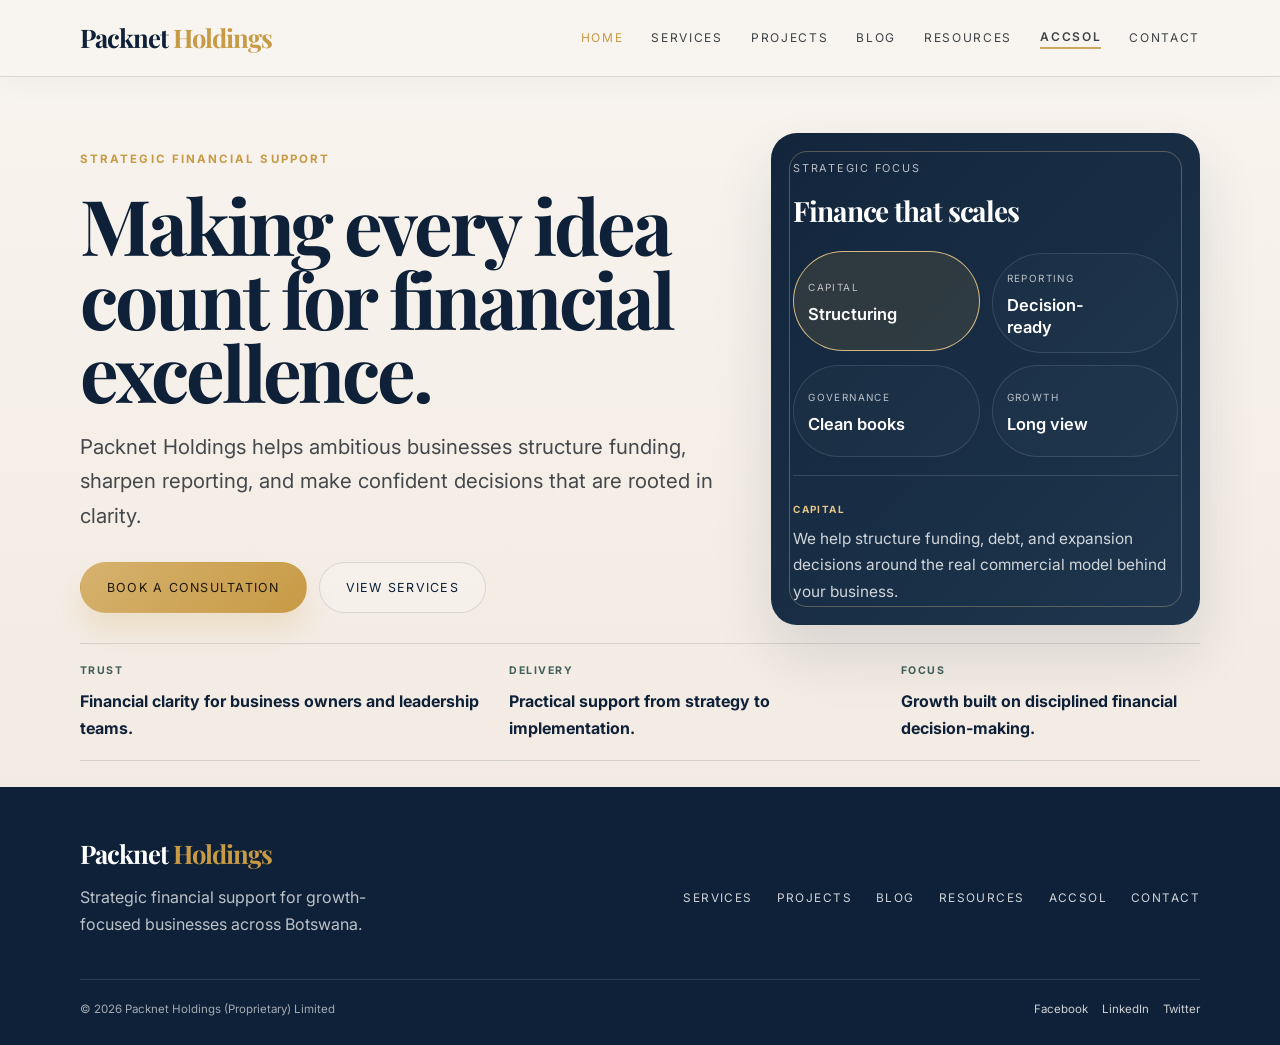
==== commit d931ba92: "Update print statement" ====
--- a/index.html
+++ b/index.html
@@ -66,6 +66,8 @@
       letter-spacing: -0.04em;
       color: var(--navy);
       font-weight: 700;
+      line-height: 1;
+      display: inline-block;
     }
     .brand span { color: var(--gold); }
 
@@ -86,6 +88,10 @@
     .nav-links a:hover, .nav-links a.active {
       color: var(--gold);
       opacity: 1;
+    }
+    .nav-links a.nav-accsol {
+      font-weight: 600;
+      border-bottom: 2px solid var(--gold);
     }
 
     .menu-button {
@@ -385,6 +391,10 @@
       line-height: 1;
       color: var(--gold);
       transition: transform 0.2s ease;
+      display: inline-block;
+      min-width: 18px;
+      text-align: center;
+      font-weight: 700;
     }
     .service-trigger.is-open .service-indicator {
       transform: rotate(45deg);
@@ -688,6 +698,7 @@
         <a href="#projects" data-page="projects">Projects</a>
         <a href="#blog" data-page="blog">Blog</a>
         <a href="#resources" data-page="resources">Resources</a>
+        <a href="accsol.html" class="nav-accsol">Accsol</a>
         <a href="#contact" data-page="contact">Contact</a>
       </nav>
       <button class="menu-button" aria-label="Toggle menu">Menu</button>
@@ -840,12 +851,12 @@
         </div>
 
         <div class="portfolio-grid">
-          <button class="portfolio-card" type="button" data-name="Letlole La Rona Limited" data-tag="100% subsidiary" data-summary="A premium branded leather goods business focused on design, production, and commercial growth." data-detail="Letlole La Rona Limited is a wholly owned subsidiary with a focus on design-led production, quality control, and a scalable market offering for premium leather goods.">
+          <button class="portfolio-card" type="button" data-name="Letlalo La Rona Limited" data-tag="100% subsidiary" data-summary="A premium branded leather goods business focused on design, production, and commercial growth." data-detail="Letlalo La Rona Limited is a wholly owned subsidiary with a focus on design-led production, quality control, and a scalable market offering for premium leather goods.">
             <span class="tag">100% subsidiary</span>
-            <h3>Letlole<br>La Rona</h3>
+            <h3>Letlalo<br>La Rona</h3>
             <div class="overlay">
               <small>Portfolio</small>
-              <h4>Letlole La Rona Limited</h4>
+              <h4>Letlalo La Rona Limited</h4>
               <p>A premium leather business focused on production quality, brand positioning, and commercial scale.</p>
               <span>View details</span>
             </div>
@@ -1017,6 +1028,7 @@
           <a href="#projects" data-page="projects">Projects</a>
           <a href="#blog" data-page="blog">Blog</a>
           <a href="#resources" data-page="resources">Resources</a>
+          <a href="accsol.html">Accsol</a>
           <a href="#contact" data-page="contact">Contact</a>
         </nav>
       </div>
@@ -1114,23 +1126,35 @@
     }
 
     document.querySelectorAll('.service-trigger').forEach(button => {
+      const indicator = button.querySelector('.service-indicator');
+      const updateIndicator = (isOpen) => {
+        if (indicator) {
+          indicator.textContent = isOpen ? '×' : '+';
+        }
+      };
+
+      updateIndicator(button.classList.contains('is-open'));
+
       button.addEventListener('click', function() {
         const allTriggers = document.querySelectorAll('.service-trigger');
         const allPanels = document.querySelectorAll('.service-panel');
+        const panel = this.nextElementSibling;
+        const isOpen = this.classList.contains('is-open');
 
         allTriggers.forEach(item => {
           item.classList.remove('is-open');
           item.setAttribute('aria-expanded', 'false');
+          const itemIndicator = item.querySelector('.service-indicator');
+          if (itemIndicator) itemIndicator.textContent = '+';
         });
-        allPanels.forEach(panel => panel.hidden = true);
-
-        const panel = this.nextElementSibling;
-        const isOpen = this.classList.contains('is-open');
+
+        allPanels.forEach(panelItem => panelItem.hidden = true);
 
         if (!isOpen) {
           this.classList.add('is-open');
           this.setAttribute('aria-expanded', 'true');
           if (panel) panel.hidden = false;
+          updateIndicator(true);
         }
       });
     });
